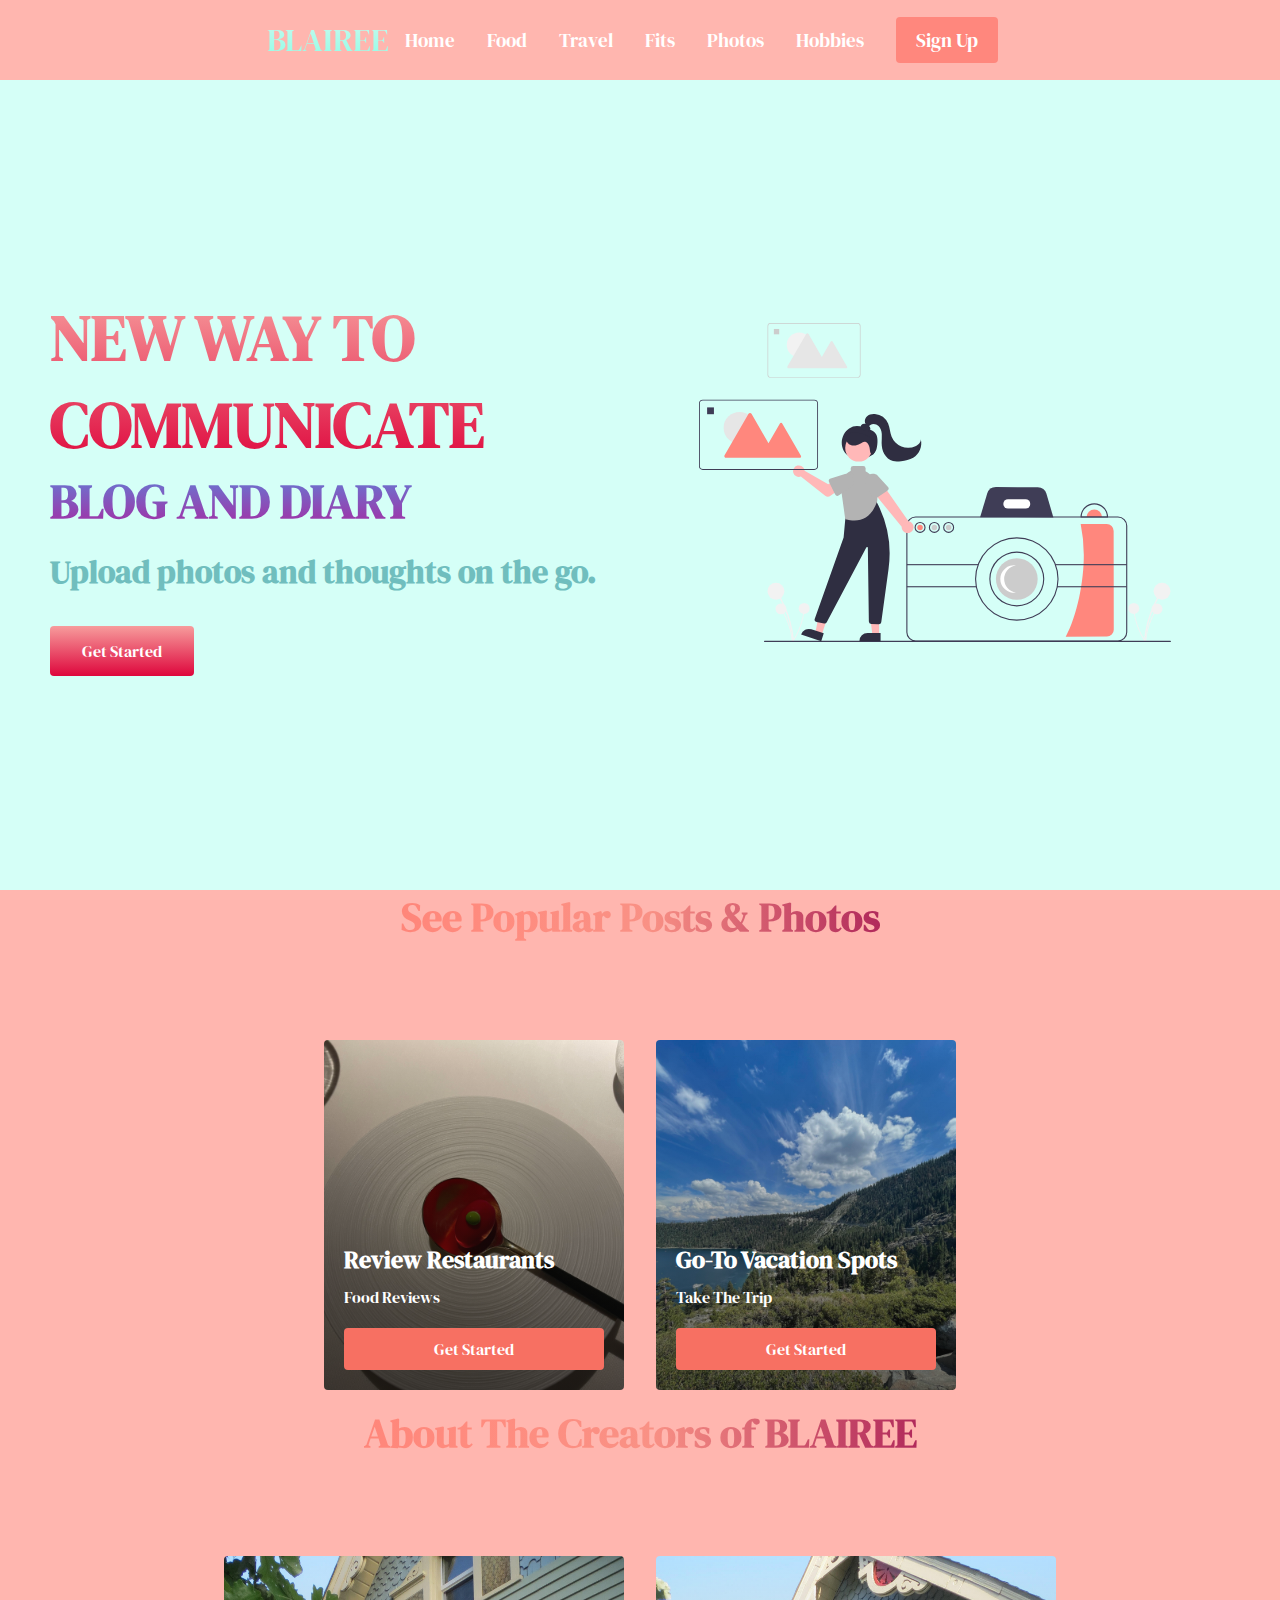
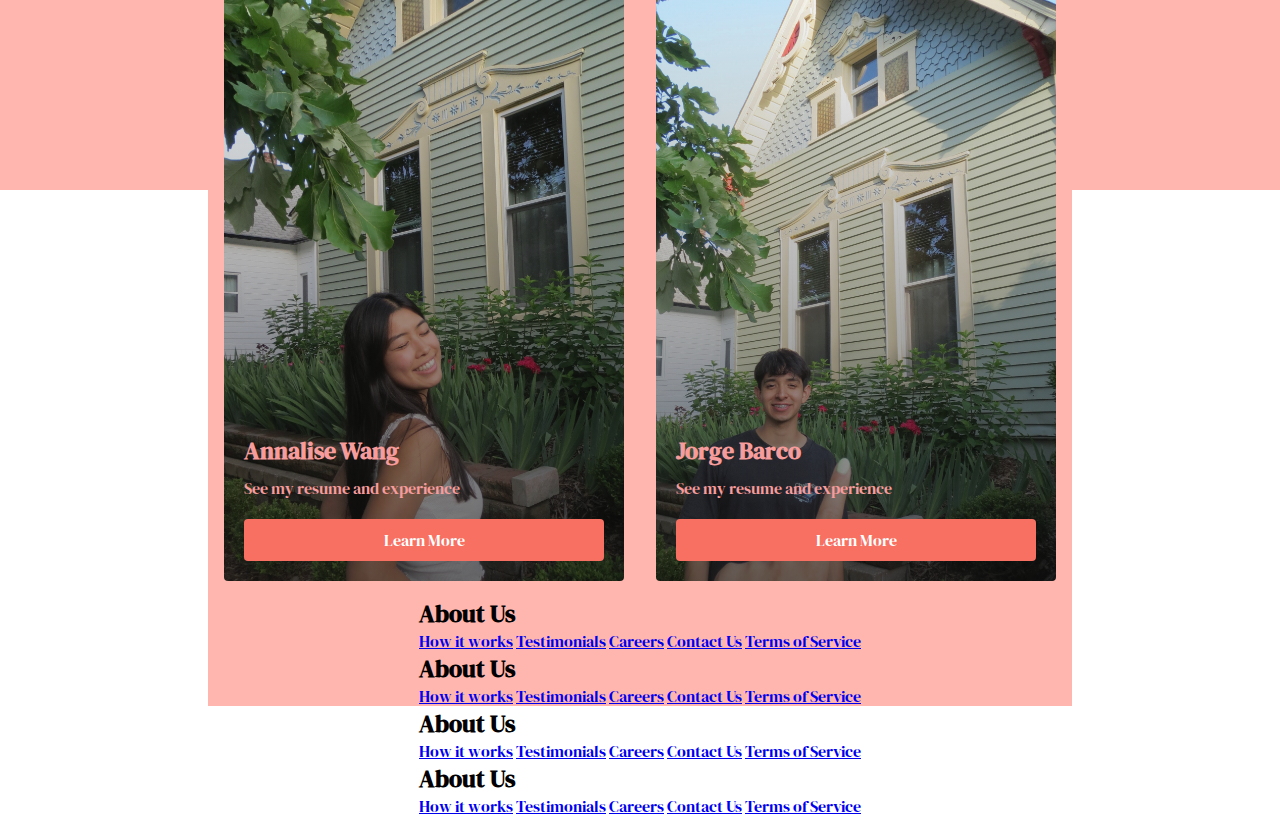
==== index.html @ 7b1376e2 "adding from computer" ====
<!DOCTYPE html>
<html lang="en">
    <head>
        <meta charset="UTF-8"/>
        <meta name="viewport" content="width=device-width, initial-scale=1.0"/>
        <title>BLAIREE Website</title>
        <link rel="stylesheet" href="styles.css"/>

        <link rel="preconnect" href="https://fonts.googleapis.com">
        <link rel="preconnect" href="https://fonts.gstatic.com" crossorigin>
        <link href="https://fonts.googleapis.com/css2?family=DM+Serif+Display:ital@0;1&display=swap"
         rel="stylesheet">
    </head>
    <body>
        <!-- Navbar Section-->
        <nav class="navbar">
            <div class="navbar__container">
                <a href="/" id="navbar__logo">BLAIREE</a>
                <div class="navbar__toggle" id="mobile-menu">
                    <span class="bar"></span>
                    <span class="bar"></span>
                    <span class="bar"></span>
                    <span class="bar"></span>
                    <span class="bar"></span>
                    <span class="bar"></span>
                </div>
                <ul class="navbar__menu">
                    <li class="navbar__item">
                        <a href="/" class="navbar__links">Home</a>
                    </li>
                    <li class="navbar__item">
                        <a href="/food.html" class="navbar__links">Food</a>
                    </li>
                    <li class="navbar__item">
                        <a href="/travel.html" class="navbar__links">Travel</a>
                    </li>
                    <li class="navbar__item">
                        <a href="/fits.html" class="navbar__links">Fits</a>
                    </li>
                    <li class="navbar__item">
                        <a href="/photos.html" class="navbar__links">Photos</a>
                    </li>
                    <li class="navbar__item">
                        <a href="/hobbies.html" class="navbar__links">Hobbies</a>
                    </li>
                    <li class="navbar__btn">
                        <a href="/" class="button">Sign Up</a>
                    </li>
                </ul>
            </div>
        </nav>

        <!-- Hero Section-->
         <div class = "main">
            <div class="main__container">
                <div class="main__content">
                    <h1>NEW WAY TO COMMUNICATE</h1>
                    <h2>BLOG AND DIARY</h2>
                    <p>Upload photos and thoughts on the go.</p>
                
                    <button class="main__btn"><a href="/">Get Started</a>
                    </button>

                </div>
                <div class="main__img--container">
                    <img src="images/photos.svg" alt="pic" id="main__img">
                </div>

            </div>  
         </div>



         <!-- Services Section -->
          <div class="services">
            <h1>See Popular Posts & Photos</h1>
            <div class="services__container">
                <div class="services__card">
                    <h2>Review Restaurants</h2>
                    <p>Food Reviews</p>
                    <button>Get Started</button>
                </div>

                <div class="services__card">
                    <h2>Go-To Vacation Spots</h2>
                    <p>Take The Trip</p>
                    <button>Get Started</button>
                </div>
            </div>

        <!-- ABOUT ME SECTION?-->
        
        <!-- Services Section -->
        <div class="creator">
            <h1>About The Creators of BLAIREE</h1>
            <div class="creator__container">
                <div class="creator__card">
                    <h2>Annalise Wang</h2>
                    <p>See my resume and experience</p>
                    <button>Learn More</button>
                </div>

                <div class="creator__card">
                    <h2>Jorge Barco</h2>
                    <p>See my resume and experience</p>
                    <button>Learn More</button>
                </div>
            </div>

             <!-- Footer Section -->
     <div class="footer__container">
        <div class="footer__links">
            <div class="footer__link--wrapper">
                <div class="footer__link--items">
                    <h2>About Us</h2>
                    <a href="/">How it works</a>
                    <a href="/">Testimonials</a>
                    <a href="/">Careers</a>
                    <a href="/">Contact Us</a>
                    <a href="/">Terms of Service</a>
                </div>

                <div class="footer__link--items">
                    <h2>About Us</h2>
                    <a href="/">How it works</a>
                    <a href="/">Testimonials</a>
                    <a href="/">Careers</a>
                    <a href="/">Contact Us</a>
                    <a href="/">Terms of Service</a>
                </div>

            </div>
        </div>

        <div class="footer__link--wrapper">
            <div class="footer__link--items">
                <h2>About Us</h2>
                <a href="/">How it works</a>
                <a href="/">Testimonials</a>
                <a href="/">Careers</a>
                <a href="/">Contact Us</a>
                <a href="/">Terms of Service</a>
            </div>

            <div class="footer__link--items">
                <h2>About Us</h2>
                <a href="/">How it works</a>
                <a href="/">Testimonials</a>
                <a href="/">Careers</a>
                <a href="/">Contact Us</a>
                <a href="/">Terms of Service</a>
            </div>
            
        </div>
        
     </div>


     </div>
            

          
          </div>
        <script src = "app.js"></script>
    </body> 
</html>
---- styles.css ----
* {
    box-sizing: border-box;
    margin: 0;
    padding: 0;
    font-family: 'DM Serif Display', sans-serif;
}

.navbar {
    background: #ffb6af;
    height: 80px;
    display: flex;
    justify-content: center;
    align-items: center;
    font-size: 1.2rem;
    position: sticky;
    top: 0;
    z-index: 999;
}

.navbar__container {
    display: flex;
    justify-content: space-between;
    height: 80px;
    z-index: 100%;
    max-width: 1300px;
    margin: 0 auto;
    padding: 0 50px;
}

#navbar__logo {
    background-color: #FF877D;
    background-image: linear-gradient(to top, #75ffe3 0%, #e3f7f1 100%);
    background-size: 100%;
    -webkit-background-clip: text;
    -moz-background-clip: text;
    -webkit-text-fill-color: transparent;
    -moz-text-fill-color: transparent;
    display: flex;
    align-items: center;
    cursor: pointer;
    text-decoration: none;
    font-size: 2rem;

}   

.fa-gem {
    margin-right: 0.5rem;
}

.navbar__menu {
    display: flex;
    align-items: center;
    list-style: none;
    text-align: center;
}

.navbar__item {
    height: 80px;
}

.navbar__links {
    color: #fff;
    display: flex;
    align-items: center;
    justify-content: center;
    text-decoration: none;
    padding: 0 1rem;
    height: 100%;
}

.navbar__btn {
    display: flex;
    justify-content: center;
    align-items: center;
    padding: 0 1rem;
    width: 100%;
}

.button {
    display: flex;
    justify-content: center;
    align-items: center;
    text-decoration: none;
    padding: 10px 20px;
    height: 100%;
    width: 100%;
    border: none;
    outline: none;
    border-radius: 4px;
    background: #FF877D;
    color: #fff;

}

.button:hover {
    background-color: #86f9e4;
    transition: all 0.3 ease;
}

.navbar__links:hover {
    color: #FF877D;
    transition: all 0.3 ease;
}

@media screen and (max-width: 960px) {
    .navbar__container {
        display: flex;
        justify-content: space-between;
        height: 80px;
        z-index: 1;
        width: 100%;
        max-width: 1300px;
        padding: 0;
    }

    .navbar__menu {
        display: grid;
        grid-template-columns: auto;
        margin: 0;
        width: 100%;
        position: absolute;
        top: -1000px;
        opacity: 0;
        transition: all 0.5s ease;
        height: 50vh;
        z-index: -1;
        background: #131313;
    }

    .navbar__menu.active {
        background: #5ec19d;
        top: 100%;
        opacity:1;
        transition: all 0.5s ease;
        z-index: 99;
        height: 100vh;
        font-size: 1.6rem;
    }

    #navbar__logo {
        padding-left: 25px;
    }

    .navbar__toggle .bar {
        width: 25px;
        height: 3px;
        margin: 5px auto;
        transition: all 0.3s ease-in-out;
        background-color: #fff;
    }

    .navbar__item {
        width: 100%;
    }

    .navbar__links {
        text-align: center;
        padding: 2rem;
        width: 100%;
        display: table;
    }

    #mobile-menu {
        position: absolute;
        top: 20%;
        right: 5%;
        transform: translate(5%, 20%);
    }

    .navbar__btn {
        padding-bottom: 2rem;
    }

    .button {
        display: flex;
        justify-content: center;
        align-items: center;
        width: 80%;
        height: 80px;
        margin: 0;
    }

    .navbar__toggle .bar {
        display: block;
        cursor: pointer;
    }

    #mobile-menu.is-active .bar:nth-child(2) {
        opacity: 0;
    }

    #mobile-menu.is-active .bar:nth-child(1) {
        transform: translateY(8px) rotate(45deg);
    }

    #mobile-menu.is-active .bar:nth-child(3) {
        transform: translateY(-8px) rotate(-45deg);
    }

}

.main {
    background-color: #ffb6af;
}

.main__container {
    display: grid;
    grid-template-columns: 1fr 1fr;
    align-items: center;
    justify-self: center;
    margin: 0 auto;
    height: 90vh;
    background-color: #d5fff7;
    z-index: 1;
    width: 100%;
    max-width: 1300px;
    padding: 0 50px;
}

.main__content h1 {
    font-size: 4rem;
    background-color: #e25d53;
    background-image: linear-gradient(to top, #de063c, #f79c9c);
    -webkit-background-clip: text;
    -moz-background-clip: text;
    -webkit-text-fill-color: transparent;
    -moz-text-fill-color: transparent;
}

.main__content h2 {
    font-size: 3rem;
    background-color: #e25d53;
    background-image: linear-gradient(to top, #ab249e, #5e85da);
    -webkit-background-clip: text;
    -moz-background-clip: text;
    -webkit-text-fill-color: transparent;
    -moz-text-fill-color: transparent;
}

.main__content p {
    margin-top: 1rem;
    font-size: 2rem;
    font-weight: 700;
    color: #70bebe
}

.main__btn {
    font-size: 1rem;
    background-image: linear-gradient(to top, #de063c 0% , #f79c9c 100%);
    padding: 14px 32px;
    border: none;
    border-radius: 4px;
    color: #fff;
    margin-top: 2rem;
    cursor: pointer;
    position: relative;
    transition: all 0.35s;
    outline: none;
}   

.main__btn a {
    position: relative;
    z-index: 2;
    color: #fff;
    text-decoration: none;
}

.main__btn:after {
    position: absolute;
    content: '';
    top: 0;
    left: 0;
    width: 0;
    height: 100%;
    background: #75ffe3;
    transition: all 0.35s;
    border-radius: 4px;
}

.main__btn:hover {
    color: #fff;
}


.main__btn:hover:after {
    width: 100%
}

.main__img--container {
    text-align: center;
}

#main__img {
    height: 80%;
    width: 80%;
}

/* Mobile Responsive */

@media screen and (max-width: 768px) {
    .main__container {
        display: grid;
        grid-template-columns: auto;
        align-items: center;
        justify-self: center;
        width: 100%;
        margin: 0 auto;
        height: 90vh;
    }

    .main__content h1 {
        font-size: 2.5 rem;
        margin-top: 2rem;
    }

    .main__content h2 {
        font-size: 3rem;
    }

    .main__content p {
        margin-top: 1rem;
        font-size:1.5rem;
    }
    
}


@media screen and (max-width: 480px) {

    .main__content h1 {
        font-size: 2 rem;
        margin-top: 3 rem;
    }

    .main__content h2 {
        font-size: 2 rem;
    }

    .main__content p {
        margin-top: 2 rem;
        font-size:1.5 rem;
    }

    .main__btn {
        padding: 12px 36px;
        margin: 2.5rem 0;
    }
    
}
/* services section css */
.services {
    background: #ffb6af;
    display: flex;
    flex-direction: column;
    align-items: center;
    height: 100vh;
}

.services h1 {
    background-color: #d5fff7;
    background-image: linear-gradient(
        to right,
        #ff8177 0%,
        #ff867a 0%,
        #ff8c7f 21%,
        #f99185 52%,
        #cf556c 78%, 
        #b12a5b 100%
    );
    background-size: 100%;
    margin-bottom: 5rem;
    font-size: 2.5rem;
    -webkit-background-clip: text;
    -moz-background-clip: text;
    -webkit-text-fill-color: transparent;
    -moz-text-fill-color: transparent;
}

.services__container {
    display: flex;
    justify-content: center;
    flex-wrap: wrap;
}

.services__card {
    margin: 1rem;
    /* have to change the size for the images depending on what we want */
    height: 350px;
    width: 300px;
    border-radius: 4px;
    background-image: linear-gradient(
        to bottom, 
        rgba(0,0,0,0) 0%,
        rgba(17,17,17,0.6) 100%
    ),
    url('/images/popularFood.jpg');
    background-size: cover;
    position: relative;
    color: #fff;
    display: flex;
    flex-direction: column;
    justify-content: flex-end;
    padding: 20px;
    box-sizing: border-box;
}

.services__card:nth-child(2) {
    background-image: linear-gradient(
        to bottom, 
        rgba(0,0,0,0) 0%,
        rgba(17,17,17,0.6) 100%
    ),
    url('/images/popularTravel.jpg');
}

.services h2 {
    margin: 0;
    padding: 0;
}

.services__card p {
    margin: 0;
    padding: 10px 0;
}

.services__card button {
    color: #fff;
    padding: 10px 20px;
    border: none;
    outline: none;
    border-radius: 4px;
    background: #f77062;
    font-size: 1rem;
    cursor: pointer;
    margin-top: 10px;
}

.services__card:hover {
    transform: scale(1.075);
    transition: 0.2s ease-in;
    cursor: pointer;
}

@media screen and (max-width: 960px) {
    .services {
        height: 1600px;
    }

    .services h1 {
        font-size: 2rem;
        margin-top: 12rem;
    }
}

@media screen and (max-width: 480px) {
    .services {
        height: 1400px;
    }

    .services h1 {
        font-size: 1.2rem;
    }

    .services__card {
        width: 300px;
    }
}




/* About Me Section */ 

.creator {
    background: #ffb6af;
    display: flex;
    flex-direction: column;
    align-items: center;
    height: 100vh;
}

.creator h1 {
    background-color: #d5fff7;
    background-image: linear-gradient(
        to right,
        #ff8177 0%,
        #ff867a 0%,
        #ff8c7f 21%,
        #f99185 52%,
        #cf556c 78%, 
        #b12a5b 100%
    );
    background-size: 100%;
    margin-bottom: 5rem;
    font-size: 2.5rem;
    -webkit-background-clip: text;
    -moz-background-clip: text;
    -webkit-text-fill-color: transparent;
    -moz-text-fill-color: transparent;
}

.creator__container {
    display: flex;
    justify-content: center;
    flex-wrap: wrap;
}

.creator__card {
    margin: 1rem;
    /* have to change the size for the images depending on what we want */
    height: 625px;
    width: 400px;
    border-radius: 4px;
    background-image: linear-gradient(
        to bottom, 
        rgba(0,0,0,0) 0%,
        rgba(17,17,17,0.6) 100%
    ),
    url('/images/creator.jpg');
    background-size: cover;
    position: relative;
    color: #f79c9c;
    display: flex;
    flex-direction: column;
    justify-content: flex-end;
    padding: 20px;
    box-sizing: border-box;
}

.creator__card:nth-child(2) {
    background-image: linear-gradient(
        to bottom, 
        rgba(0,0,0,0) 0%,
        rgba(17,17,17,0.6) 100%
    ),
    url('/images/creator1.jpg');
}

.creator h2 {
    margin: 0;
    padding: 0;
}

.creator__card p {
    margin: 0;
    padding: 10px 0;
}

.creator__card button {
    color: #fff;
    padding: 10px 20px;
    border: none;
    outline: none;
    border-radius: 4px;
    background: #f77062;
    font-size: 1rem;
    cursor: pointer;
    margin-top: 10px;
}

.creator__card:hover {
    transform: scale(1.075);
    transition: 0.2s ease-in;
    cursor: pointer;
}

@media screen and (max-width: 960px) {
    .creator {
        height: 1600px;
    }

    .creator h1 {
        font-size: 2rem;
        margin-top: 12rem;
    }
}

@media screen and (max-width: 480px) {
    .creator {
        height: 1400px;
    }

    .creator h1 {
        font-size: 1.2rem;
    }

    .creator__card {
        width: 300px;
    }
}

/* Footer CSS */
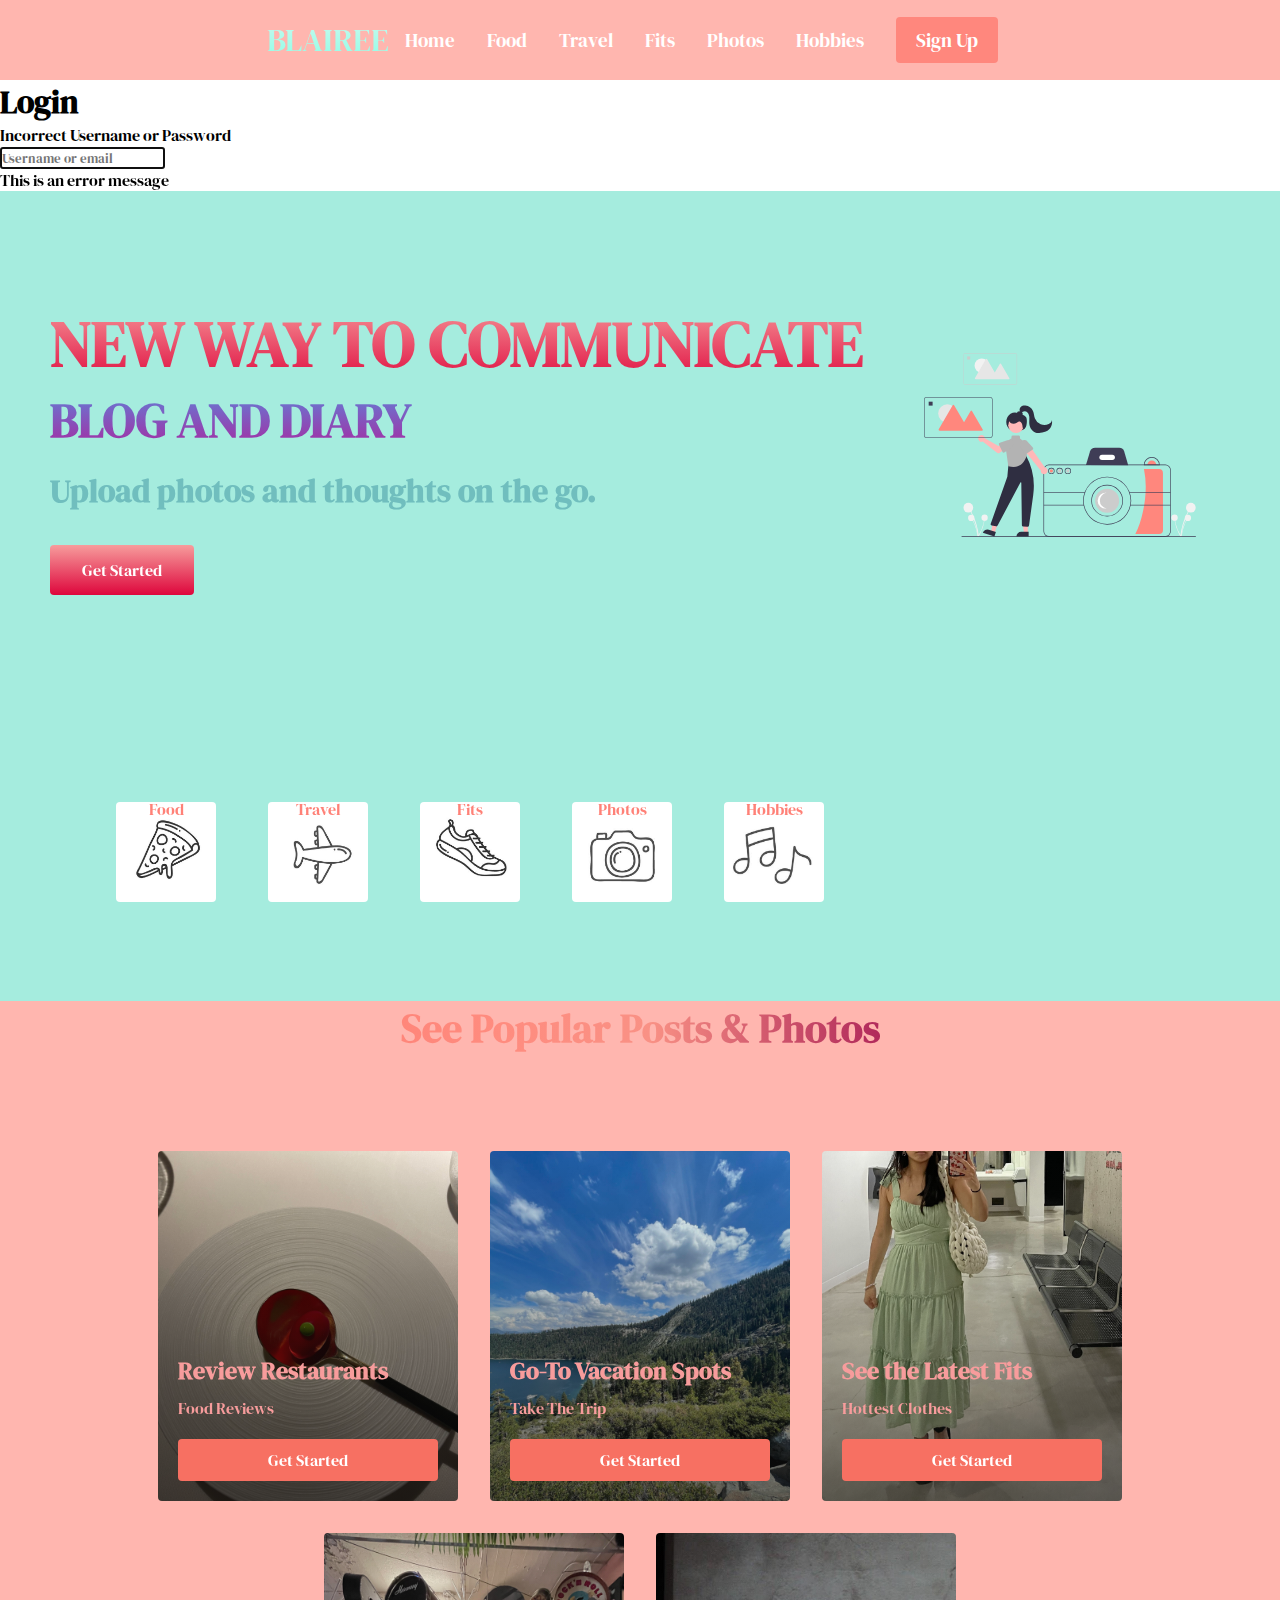
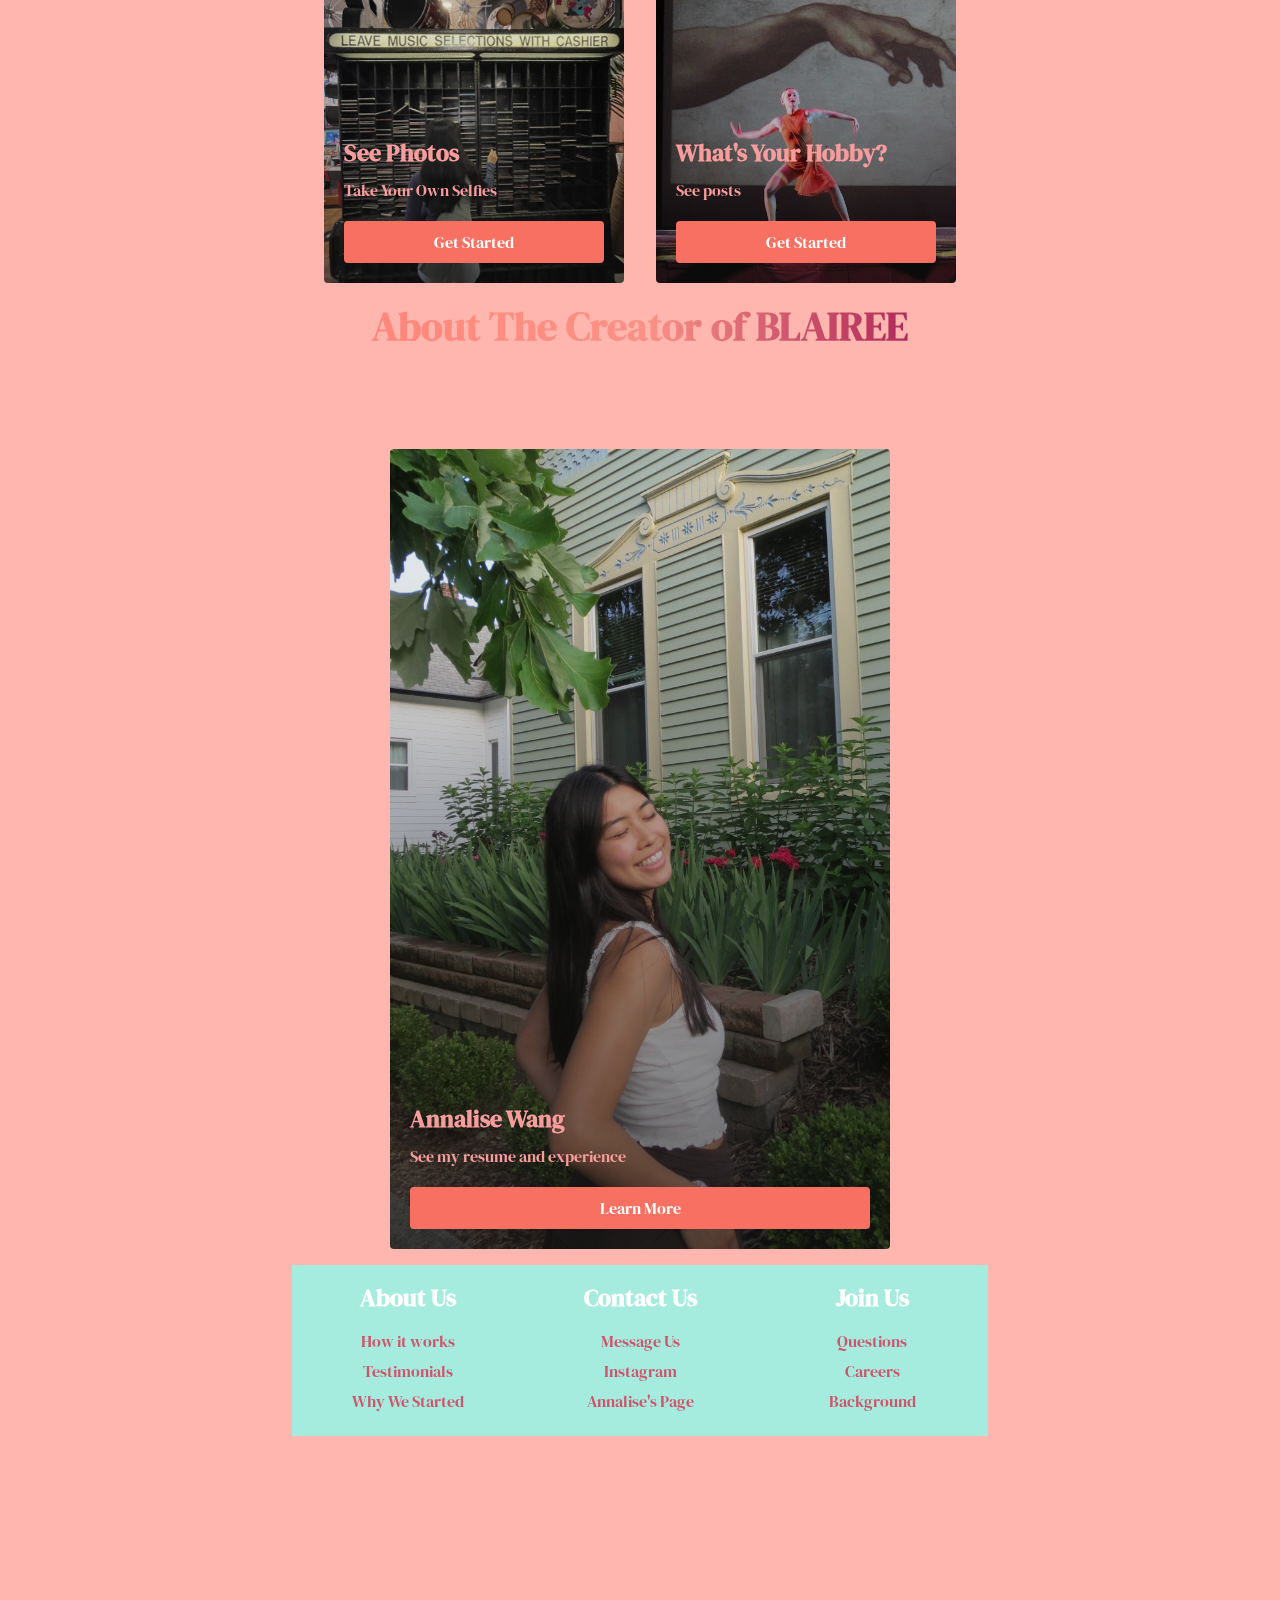
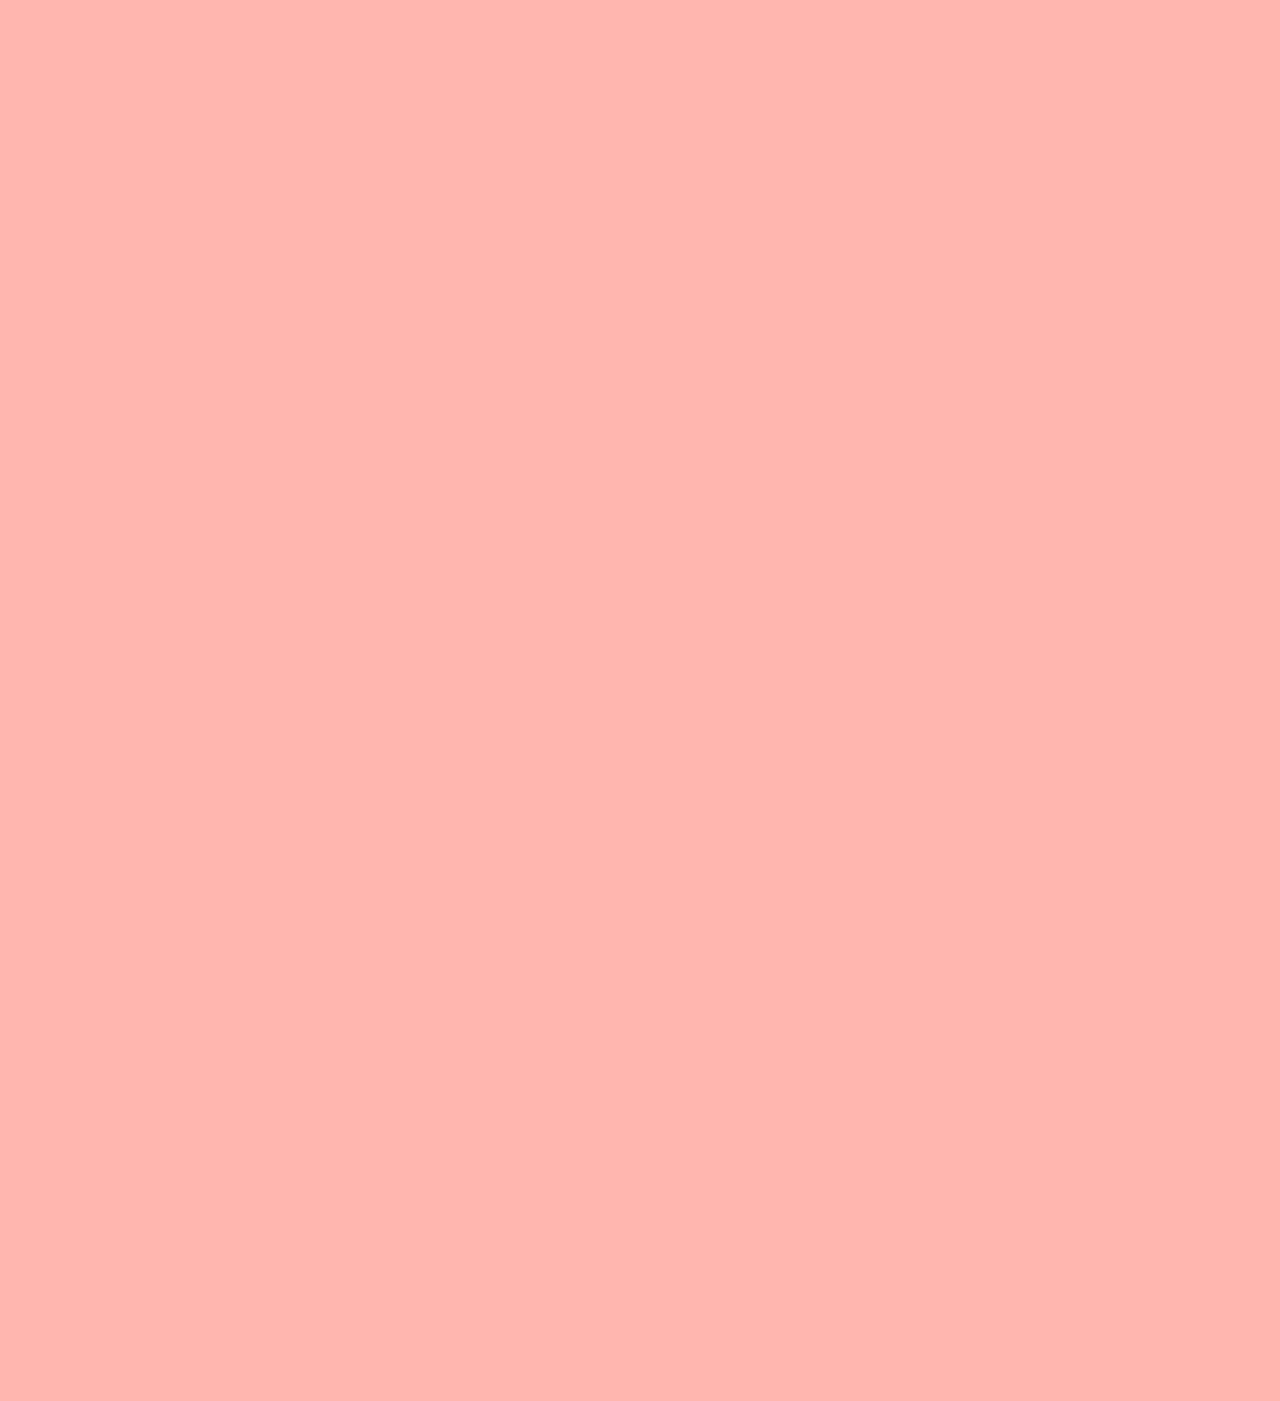
==== commit 8892551e: "modify" ====
--- a/index.html
+++ b/index.html
@@ -50,6 +50,20 @@
             </div>
         </nav>
 
+        <!--   LOGIN SIGNUP SECTION-->
+
+        <div class="container">
+            <form class = "form" id = "login" >
+                <h1 class="form__title">Login</h1>
+                <div class="form__message form__message--error">Incorrect Username or Password</div>
+                <div class="form__input-group">
+                    <input type="text" class="form__input" autofocus placeholder = "Username or email">
+                    <div class="form__input-error-message">This is an error message</div>
+                </div>
+            </form>
+
+        </div>
+
         <!-- Hero Section-->
          <div class = "main">
             <div class="main__container">
@@ -64,6 +78,28 @@
                 </div>
                 <div class="main__img--container">
                     <img src="images/photos.svg" alt="pic" id="main__img">
+                </div>
+
+
+                <div class="icons__container">
+                    <ul class="icons__menu">
+                        <li class="icons__item">
+                            <a href="/food.html" class="icons__links">Food</a>
+                        </li>
+                        <li class="icons__item">
+                            <a href="/travel.html" class="icons__links">Travel</a>
+                        </li>
+                        <li class="icons__item">
+                            <a href="/fits.html" class="icons__links">Fits</a>
+                        </li>
+                        <li class="icons__item">
+                            <a href="/photos.html" class="icons__links">Photos</a>
+                        </li>
+                        <li class="icons__item">
+                            <a href="/hobbies.html" class="icons__links">Hobbies</a>
+                        </li>
+                       
+                    </ul>
                 </div>
 
             </div>  
@@ -86,13 +122,31 @@
                     <p>Take The Trip</p>
                     <button>Get Started</button>
                 </div>
+
+                <div class="services__card">
+                    <h2>See the Latest Fits</h2>
+                    <p>Hottest Clothes</p>
+                    <button>Get Started</button>
+                </div>
+
+                <div class="services__card">
+                    <h2>See Photos</h2>
+                    <p>Take Your Own Selfies</p>
+                    <button>Get Started</button>
+                </div>
+
+                <div class="services__card">
+                    <h2>What's Your Hobby?</h2>
+                    <p>See posts</p>
+                    <button>Get Started</button>
+                </div>
             </div>
 
         <!-- ABOUT ME SECTION?-->
         
-        <!-- Services Section -->
+        
         <div class="creator">
-            <h1>About The Creators of BLAIREE</h1>
+            <h1>About The Creator of BLAIREE</h1>
             <div class="creator__container">
                 <div class="creator__card">
                     <h2>Annalise Wang</h2>
@@ -100,67 +154,41 @@
                     <button>Learn More</button>
                 </div>
 
-                <div class="creator__card">
+                <!-- <div class="creator__card">
                     <h2>Jorge Barco</h2>
                     <p>See my resume and experience</p>
                     <button>Learn More</button>
-                </div>
+                </div> -->
             </div>
 
              <!-- Footer Section -->
-     <div class="footer__container">
-        <div class="footer__links">
-            <div class="footer__link--wrapper">
-                <div class="footer__link--items">
-                    <h2>About Us</h2>
-                    <a href="/">How it works</a>
-                    <a href="/">Testimonials</a>
-                    <a href="/">Careers</a>
-                    <a href="/">Contact Us</a>
-                    <a href="/">Terms of Service</a>
+        <div class="footer__container">
+            <div class="footer__links">
+                <div class="footer__link--wrapper">
+                    <div class="footer__link--items">
+                        <h2>About Us</h2>
+                        <a href="/">How it works</a>
+                        <a href="/">Testimonials</a>
+                        <a href="/">Why We Started</a>
+                    </div>
+
+                    <div class="footer__link--items">
+                        <h2>Contact Us</h2>
+                        <a href="/">Message Us</a>
+                        <a href="/">Instagram</a>
+                        <a href="/">Annalise's Page</a>
+                        
+                    </div>
+
+                    <div class="footer__link--items">
+                        <h2>Join Us</h2>
+                        <a href="/">Questions</a>
+                        <a href="/">Careers</a>
+                        <a href="/">Background</a>
+                    </div>
                 </div>
-
-                <div class="footer__link--items">
-                    <h2>About Us</h2>
-                    <a href="/">How it works</a>
-                    <a href="/">Testimonials</a>
-                    <a href="/">Careers</a>
-                    <a href="/">Contact Us</a>
-                    <a href="/">Terms of Service</a>
-                </div>
-
-            </div>
+            </div>  
         </div>
-
-        <div class="footer__link--wrapper">
-            <div class="footer__link--items">
-                <h2>About Us</h2>
-                <a href="/">How it works</a>
-                <a href="/">Testimonials</a>
-                <a href="/">Careers</a>
-                <a href="/">Contact Us</a>
-                <a href="/">Terms of Service</a>
-            </div>
-
-            <div class="footer__link--items">
-                <h2>About Us</h2>
-                <a href="/">How it works</a>
-                <a href="/">Testimonials</a>
-                <a href="/">Careers</a>
-                <a href="/">Contact Us</a>
-                <a href="/">Terms of Service</a>
-            </div>
-            
-        </div>
-        
-     </div>
-
-
-     </div>
-            
-
-          
-          </div>
         <script src = "app.js"></script>
     </body> 
 </html>
--- a/styles.css
+++ b/styles.css
@@ -102,7 +102,7 @@
     transition: all 0.3 ease;
 }
 
-@media screen and (max-width: 960px) {
+@media screen and (max-width: 0px) {
     .navbar__container {
         display: flex;
         justify-content: space-between;
@@ -199,6 +199,126 @@
 
 }
 
+
+
+/* ICONS */ 
+
+
+
+.icons__container {
+    display: flex;
+    justify-content: space-between;
+    height: 80px;
+    z-index: 100%;
+    max-width: 1300px;
+    margin: 0 auto;
+    padding: 0 50px;
+}
+
+.icons__menu {
+    display: flex;
+    align-items: center;
+    justify-content: center;
+    list-style: none;
+    text-align: center;
+    gap: 20px; 
+}
+
+
+.icons__item {
+    margin: 1rem;
+    height: 80px;
+    width: 80px;
+    border-radius: 4px;
+    background-size: cover;
+    position: relative;
+    display: flex;
+    flex-direction: column-reverse;
+    justify-content: flex-end;
+    align-items: center;
+    box-sizing: border-box;
+}
+
+
+.icons__item:hover {
+    transform: scale(1.075);
+    transition: 0.2s ease-in;
+    cursor: pointer;
+}
+
+
+
+
+.icons__links:hover {
+    transform: scale(1.25);
+    color: #75ffe3;
+    transition: all 0.3 ease;
+}
+
+
+.icons__links {
+    display: flex;
+    flex-direction: column; /* Ensures text is above image */
+    align-items: center;
+    text-decoration: none;
+    color: #ff8177;
+    padding: 2rem;
+    transition: transform 0.2s ease-in, color 0.3s ease;
+}
+
+
+.icons__item {
+    margin: 1rem;
+    /* have to change the size for the images depending on what we want */
+    height: 40px;
+    width: 40px;
+    border-radius: 4px;
+    background-image: 
+    url('/images/foodicon.png');
+    background-size: cover;
+    position: relative;
+    color: #fff;
+    display: flex;
+    flex-direction: column;
+    justify-content: flex-end;
+    padding: 50px;
+    box-sizing: border-box;
+}
+
+.icons__item:nth-child(2) {
+    background-image:
+    url('/images/travelicon.png');
+}
+
+.icons__item:nth-child(3) {
+    background-image:
+    url('/images/fiticon.png');
+}
+
+.icons__item:nth-child(4) {
+    background-image:
+    url('/images/photoicon.png');
+}
+
+.icons__item:nth-child(5) {
+    background-image: 
+    url('/images/hobbyicon.png');
+}
+
+
+
+
+
+
+
+
+
+
+
+
+
+/* MAIN */ 
+
 .main {
     background-color: #ffb6af;
 }
@@ -210,7 +330,7 @@
     justify-self: center;
     margin: 0 auto;
     height: 90vh;
-    background-color: #d5fff7;
+    background-color: #a5ecde;
     z-index: 1;
     width: 100%;
     max-width: 1300px;
@@ -297,7 +417,7 @@
 
 /* Mobile Responsive */
 
-@media screen and (max-width: 768px) {
+@media screen and (max-width: 0px) {
     .main__container {
         display: grid;
         grid-template-columns: auto;
@@ -325,7 +445,7 @@
 }
 
 
-@media screen and (max-width: 480px) {
+@media screen and (max-width: 0px) {
 
     .main__content h1 {
         font-size: 2 rem;
@@ -353,7 +473,8 @@
     display: flex;
     flex-direction: column;
     align-items: center;
-    height: 100vh;
+    /* change the background height color*/
+    height: 400vh;
 }
 
 .services h1 {
@@ -396,7 +517,7 @@
     url('/images/popularFood.jpg');
     background-size: cover;
     position: relative;
-    color: #fff;
+    color: #f79c9c;
     display: flex;
     flex-direction: column;
     justify-content: flex-end;
@@ -405,12 +526,47 @@
 }
 
 .services__card:nth-child(2) {
+    /* height: 300px;
+    width: 300px; */
     background-image: linear-gradient(
         to bottom, 
         rgba(0,0,0,0) 0%,
         rgba(17,17,17,0.6) 100%
     ),
     url('/images/popularTravel.jpg');
+}
+
+.services__card:nth-child(3) {
+    background-image: linear-gradient(
+        to bottom, 
+        rgba(0,0,0,0) 0%,
+        rgba(17,17,17,0.6) 100%
+    ),
+    url('/images/fitsphoto.jpg');
+    /* height: 300px;
+    width: 200px; */
+}
+
+.services__card:nth-child(4) {
+    background-image: linear-gradient(
+        to bottom, 
+        rgba(0,0,0,0) 0%,
+        rgba(17,17,17,0.6) 100%
+    ),
+    url('/images/photoPhoto.jpg');
+    /* height: 300px;
+    width: 250px; */
+}
+
+.services__card:nth-child(5) {
+    background-image: linear-gradient(
+        to bottom, 
+        rgba(0,0,0,0) 0%,
+        rgba(17,17,17,0.6) 100%
+    ),
+    url('/images/hobbyphoto.jpg');
+    /* height: 300px;
+    width: 500px; */
 }
 
 .services h2 {
@@ -441,7 +597,7 @@
     cursor: pointer;
 }
 
-@media screen and (max-width: 960px) {
+@media screen and (max-width: 0px) {
     .services {
         height: 1600px;
     }
@@ -452,7 +608,7 @@
     }
 }
 
-@media screen and (max-width: 480px) {
+@media screen and (max-width: 0px) {
     .services {
         height: 1400px;
     }
@@ -469,6 +625,7 @@
 
 
 
+
 /* About Me Section */ 
 
 .creator {
@@ -476,7 +633,7 @@
     display: flex;
     flex-direction: column;
     align-items: center;
-    height: 100vh;
+    height: 800vh;
 }
 
 .creator h1 {
@@ -508,8 +665,8 @@
 .creator__card {
     margin: 1rem;
     /* have to change the size for the images depending on what we want */
-    height: 625px;
-    width: 400px;
+    height: 800px;
+    width: 500px;
     border-radius: 4px;
     background-image: linear-gradient(
         to bottom, 
@@ -526,7 +683,7 @@
     padding: 20px;
     box-sizing: border-box;
 }
-
+/* 
 .creator__card:nth-child(2) {
     background-image: linear-gradient(
         to bottom, 
@@ -534,7 +691,7 @@
         rgba(17,17,17,0.6) 100%
     ),
     url('/images/creator1.jpg');
-}
+} */
 
 .creator h2 {
     margin: 0;
@@ -559,7 +716,7 @@
 }
 
 .creator__card:hover {
-    transform: scale(1.075);
+    transform: scale(1.2);
     transition: 0.2s ease-in;
     cursor: pointer;
 }
@@ -575,9 +732,12 @@
     }
 }
 
-@media screen and (max-width: 480px) {
+
+
+@media screen and (max-width: 0px) {
+    
     .creator {
-        height: 1400px;
+        height: 1600px;
     }
 
     .creator h1 {
@@ -585,8 +745,75 @@
     }
 
     .creator__card {
-        width: 300px;
-    }
-}
-
-/* Footer CSS */+        width: 90%;
+        height: auto;
+        
+    }
+}
+
+/* Footer CSS */
+
+
+.footer__container  {
+    background-color: #a5ecde;
+    padding: 5rem 3;
+    display: flex;
+    flex-direction: column;
+    justify-content: center;
+    align-items: center;
+}
+
+#footer__logo {
+    color: #f79c9c;
+    display: flex;
+    align-items: center;
+    cursor:pointer;
+    text-decoration: none;
+    font-size: 2rem;
+}
+
+.footer__links {
+    width: 100%;
+    max-width:  800px;
+    display: flex;
+    justify-content: center;
+    flex-wrap: wrap
+}
+
+.footer__link--wrapper {
+    display: flex;
+    width: 100%px;
+    justify-content: center;
+    flex-wrap: wrap;
+}
+
+.footer__link--items {
+    display: flex;
+    flex-direction: column;
+    align-items: center;
+    margin: 16px;
+    text-align: left;
+    width: 200px;
+    box-sizing: border-box;
+}
+
+.footer__link--items h2 {
+    margin-bottom: 16px;
+
+}
+
+.footer__link--items > h2 {
+    color: #fff;
+}
+
+.footer__link--items a {
+    color: #cf556c;
+    text-decoration: none;
+    margin-bottom: 0.5rem;
+}
+
+.footer__link--items a:hover {
+    color: #fff;
+    transition: 0.3s ease-out;
+}
+
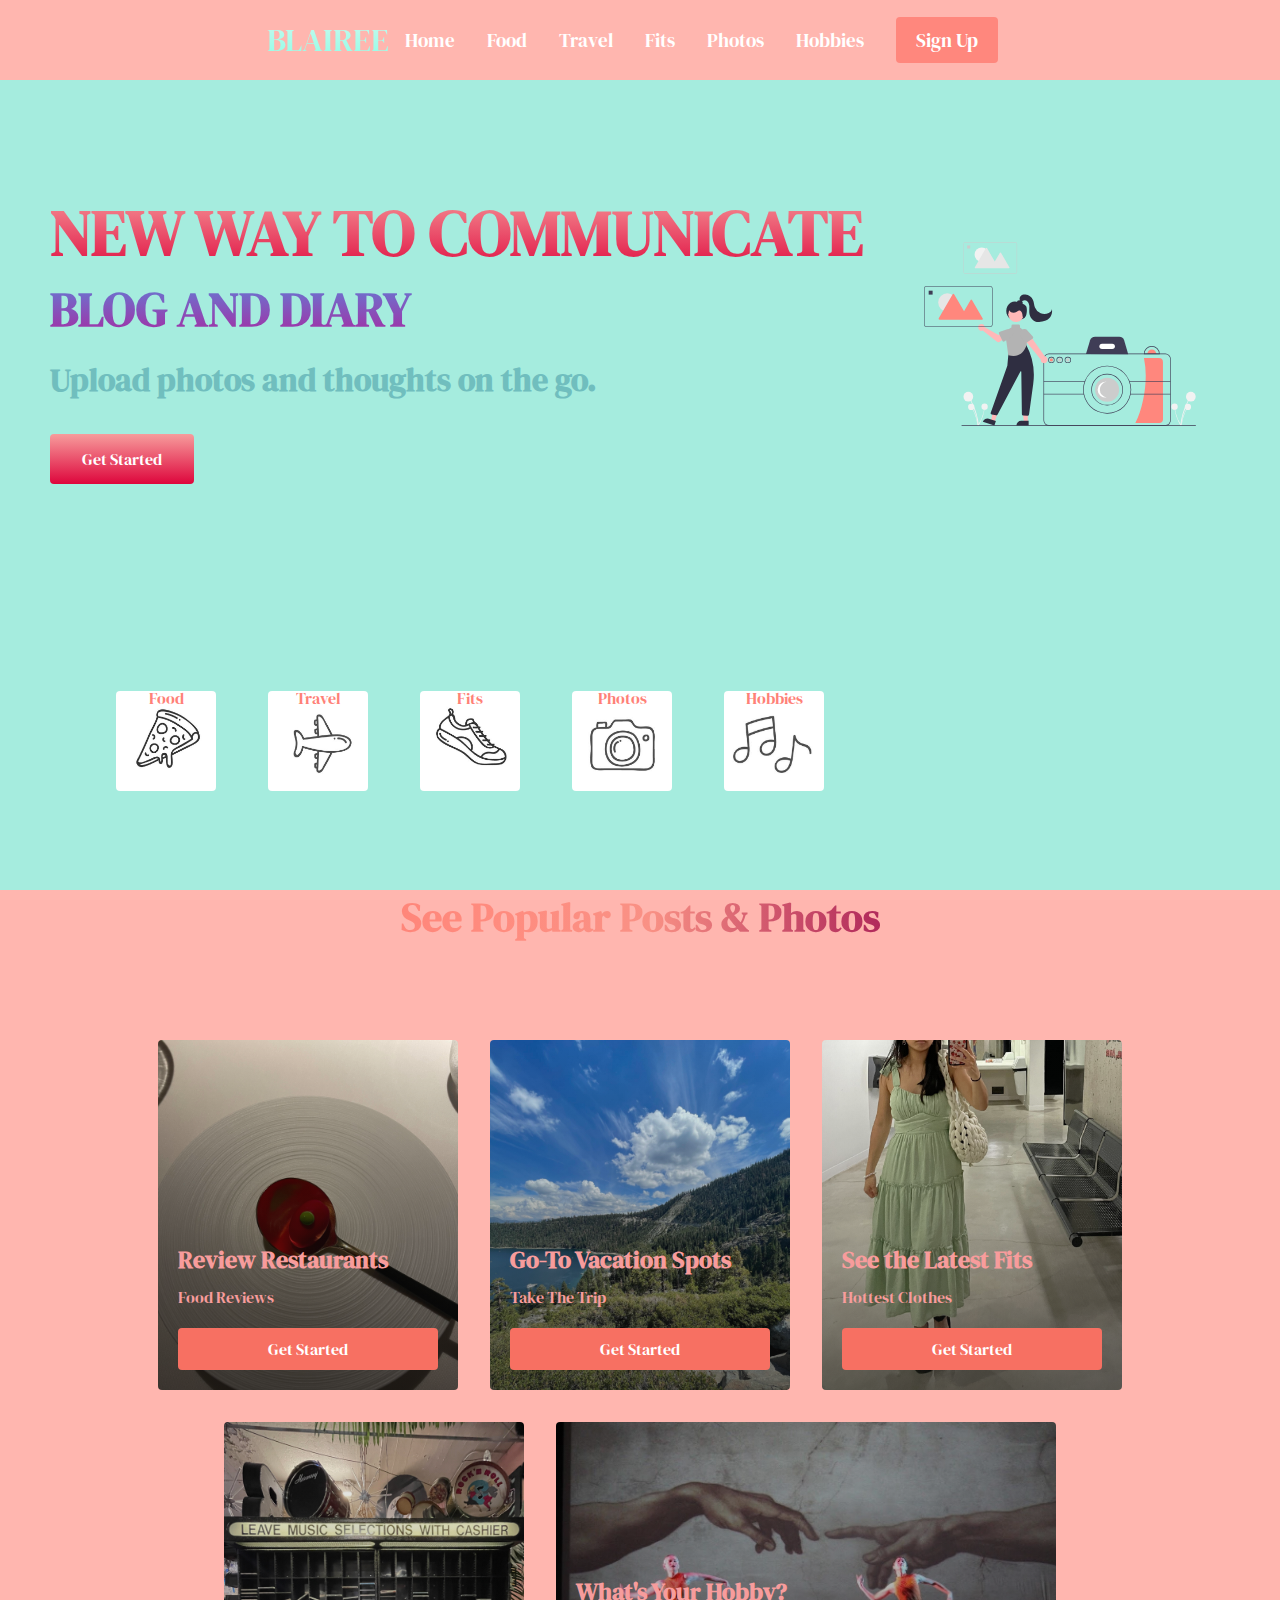
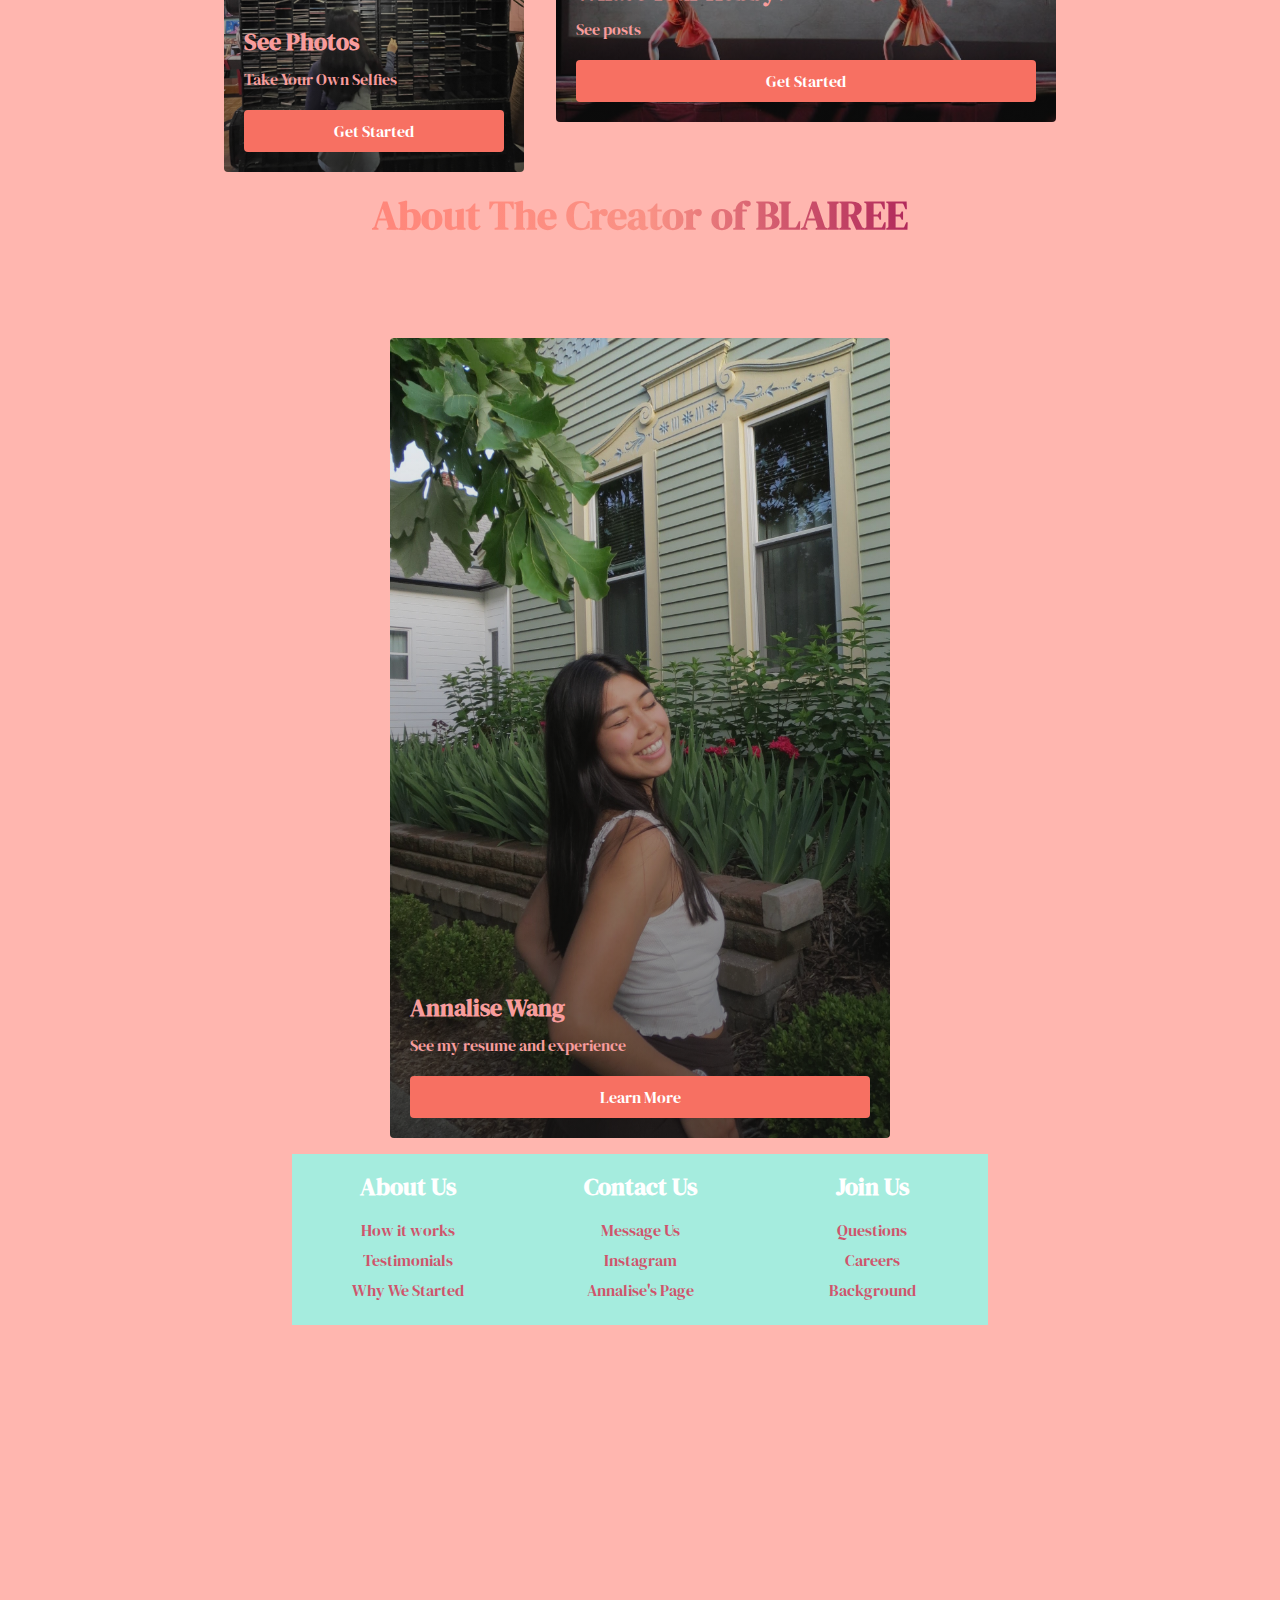
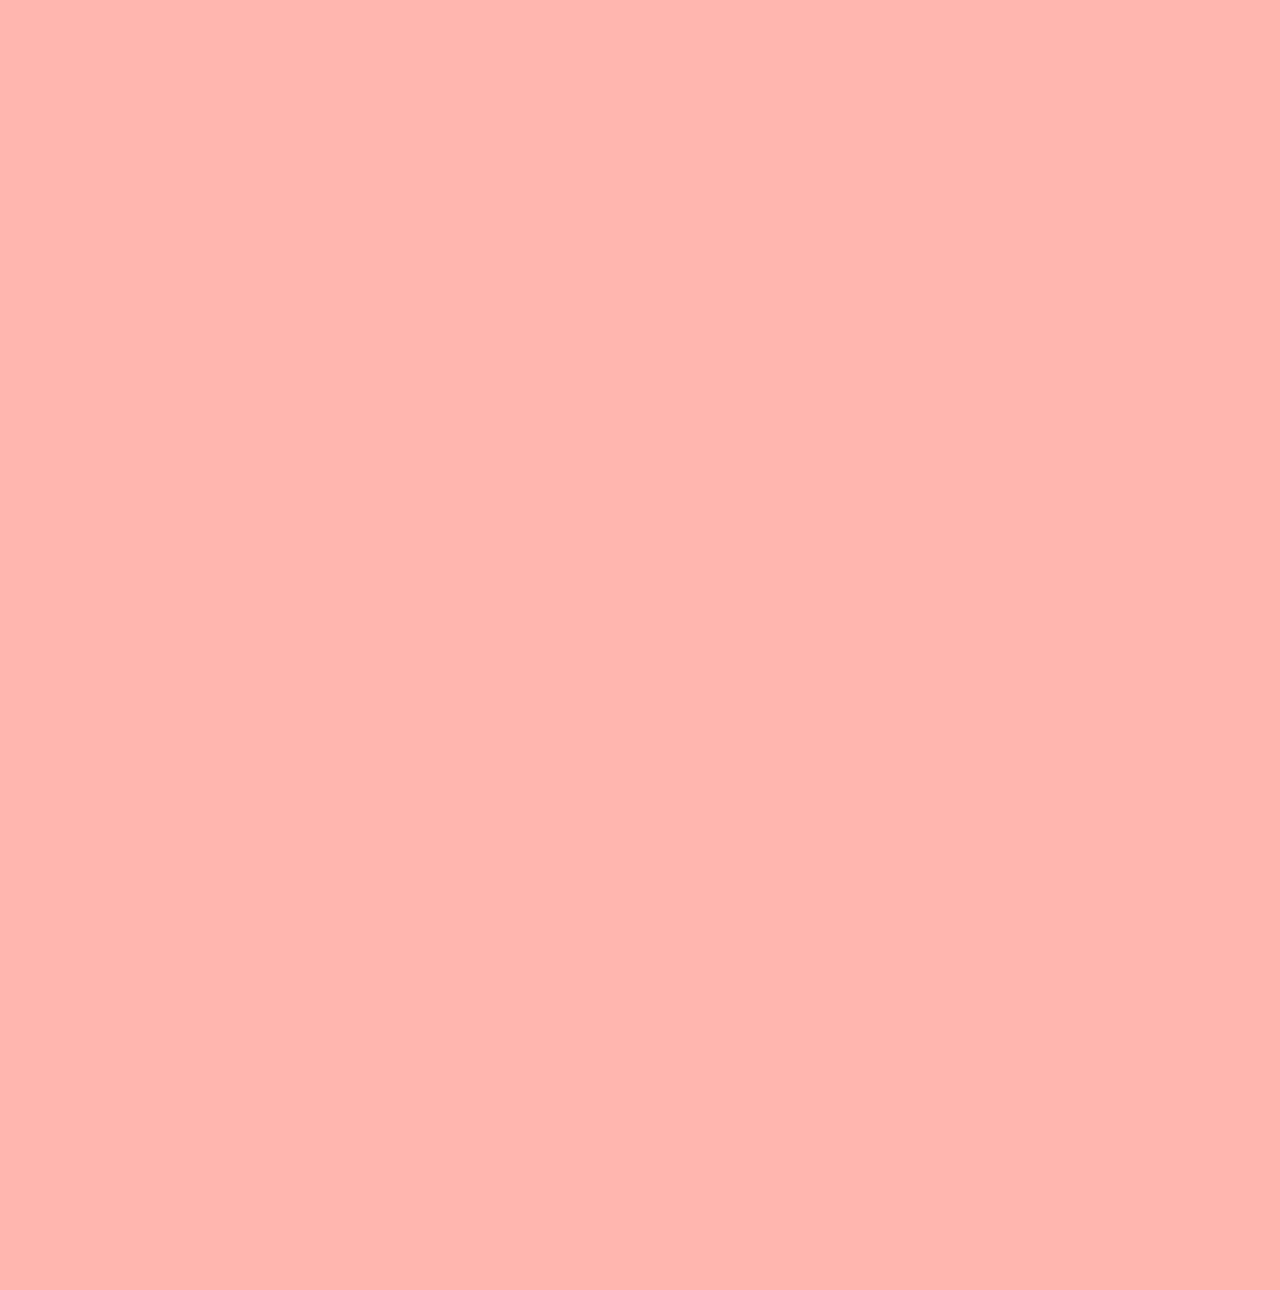
==== commit 207387ce: "commit" ====
--- a/index.html
+++ b/index.html
@@ -44,25 +44,11 @@
                         <a href="/hobbies.html" class="navbar__links">Hobbies</a>
                     </li>
                     <li class="navbar__btn">
-                        <a href="/" class="button">Sign Up</a>
+                        <a href="/signup.html" class="button">Sign Up</a>
                     </li>
                 </ul>
             </div>
         </nav>
-
-        <!--   LOGIN SIGNUP SECTION-->
-
-        <div class="container">
-            <form class = "form" id = "login" >
-                <h1 class="form__title">Login</h1>
-                <div class="form__message form__message--error">Incorrect Username or Password</div>
-                <div class="form__input-group">
-                    <input type="text" class="form__input" autofocus placeholder = "Username or email">
-                    <div class="form__input-error-message">This is an error message</div>
-                </div>
-            </form>
-
-        </div>
 
         <!-- Hero Section-->
          <div class = "main">
--- a/styles.css
+++ b/styles.css
@@ -4,6 +4,7 @@
     padding: 0;
     font-family: 'DM Serif Display', sans-serif;
 }
+
 
 .navbar {
     background: #ffb6af;
@@ -198,6 +199,10 @@
     }
 
 }
+
+/* SIGN UP LOG IN FORM */
+
+
 
 
 
@@ -565,8 +570,8 @@
         rgba(17,17,17,0.6) 100%
     ),
     url('/images/hobbyphoto.jpg');
-    /* height: 300px;
-    width: 500px; */
+    height: 300px;
+    width: 500px;
 }
 
 .services h2 {
@@ -790,6 +795,7 @@
 .footer__link--items {
     display: flex;
     flex-direction: column;
+    /* centers the thing w align-items */
     align-items: center;
     margin: 16px;
     text-align: left;
